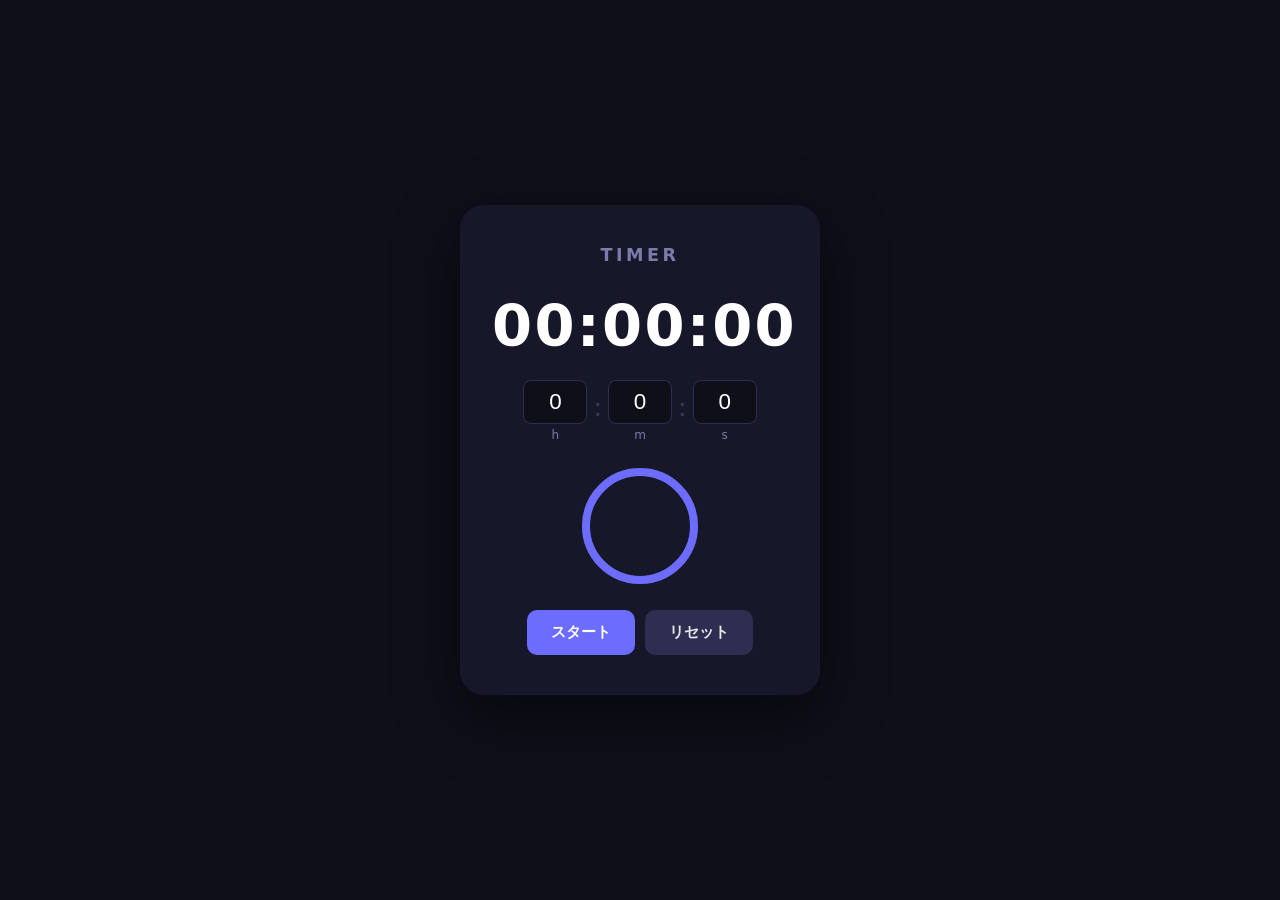
==== simple-timer-site/index.html @ 08abb6b6 "Add simple-timer-site (countdown timer web app)" ====
<!DOCTYPE html>
<html lang="ja">
<head>
  <meta charset="UTF-8">
  <meta name="viewport" content="width=device-width, initial-scale=1.0">
  <title>Simple Timer</title>
  <link rel="stylesheet" href="style.css">
</head>
<body>
  <div class="container">
    <h1>Timer</h1>

    <div class="display" id="display">00:00:00</div>

    <div class="input-row">
      <div class="time-input">
        <input type="number" id="hours" min="0" max="99" value="0" placeholder="0">
        <label>h</label>
      </div>
      <span class="sep">:</span>
      <div class="time-input">
        <input type="number" id="minutes" min="0" max="59" value="0" placeholder="0">
        <label>m</label>
      </div>
      <span class="sep">:</span>
      <div class="time-input">
        <input type="number" id="seconds" min="0" max="59" value="0" placeholder="0">
        <label>s</label>
      </div>
    </div>

    <div class="progress-ring-wrap">
      <svg class="progress-ring" viewBox="0 0 120 120">
        <circle class="ring-bg" cx="60" cy="60" r="54"/>
        <circle class="ring-fg" id="ring" cx="60" cy="60" r="54"/>
      </svg>
    </div>

    <div class="buttons">
      <button class="btn btn-start" id="startBtn">スタート</button>
      <button class="btn btn-pause hidden" id="pauseBtn">一時停止</button>
      <button class="btn btn-reset" id="resetBtn">リセット</button>
    </div>
  </div>

  <div id="done-overlay" class="overlay hidden">
    <div class="overlay-box">
      <div class="done-icon">✓</div>
      <p>タイマー終了！</p>
      <button class="btn btn-reset" id="closeBtn">閉じる</button>
    </div>
  </div>

  <script src="app.js"></script>
</body>
</html>
---- simple-timer-site/style.css ----
*, *::before, *::after {
  box-sizing: border-box;
  margin: 0;
  padding: 0;
}

body {
  font-family: 'Segoe UI', system-ui, sans-serif;
  background: #0f0f1a;
  color: #e8e8f0;
  min-height: 100vh;
  display: flex;
  align-items: center;
  justify-content: center;
}

.container {
  text-align: center;
  padding: 40px 32px;
  background: #17172a;
  border-radius: 24px;
  width: 360px;
  box-shadow: 0 20px 60px rgba(0,0,0,0.5);
  position: relative;
}

h1 {
  font-size: 1.1rem;
  letter-spacing: 0.2em;
  text-transform: uppercase;
  color: #7c7caa;
  margin-bottom: 28px;
}

.display {
  font-size: 3.6rem;
  font-weight: 700;
  font-variant-numeric: tabular-nums;
  letter-spacing: 0.04em;
  color: #fff;
  margin-bottom: 20px;
}

.input-row {
  display: flex;
  align-items: flex-end;
  justify-content: center;
  gap: 6px;
  margin-bottom: 24px;
}

.time-input {
  display: flex;
  flex-direction: column;
  align-items: center;
  gap: 4px;
}

.time-input input {
  width: 64px;
  padding: 8px 4px;
  background: #0f0f1a;
  border: 1.5px solid #2e2e50;
  border-radius: 8px;
  color: #fff;
  font-size: 1.4rem;
  text-align: center;
  outline: none;
  transition: border-color 0.2s;
  -moz-appearance: textfield;
}

.time-input input::-webkit-inner-spin-button,
.time-input input::-webkit-outer-spin-button {
  -webkit-appearance: none;
}

.time-input input:focus {
  border-color: #6c6cff;
}

.time-input input:disabled {
  opacity: 0.4;
  cursor: not-allowed;
}

.time-input label {
  font-size: 0.75rem;
  color: #7c7caa;
}

.sep {
  font-size: 1.6rem;
  color: #3a3a60;
  padding-bottom: 20px;
}

.progress-ring-wrap {
  width: 120px;
  height: 120px;
  margin: 0 auto 24px;
}

.progress-ring {
  transform: rotate(-90deg);
}

.ring-bg {
  fill: none;
  stroke: #2e2e50;
  stroke-width: 8;
}

.ring-fg {
  fill: none;
  stroke: #6c6cff;
  stroke-width: 8;
  stroke-linecap: round;
  stroke-dasharray: 339.3;
  stroke-dashoffset: 0;
  transition: stroke-dashoffset 1s linear, stroke 0.4s;
}

.buttons {
  display: flex;
  gap: 10px;
  justify-content: center;
}

.btn {
  padding: 12px 24px;
  border: none;
  border-radius: 10px;
  font-size: 0.95rem;
  font-weight: 600;
  cursor: pointer;
  transition: opacity 0.2s, transform 0.1s;
}

.btn:active { transform: scale(0.96); }

.btn-start  { background: #6c6cff; color: #fff; }
.btn-pause  { background: #f0a500; color: #fff; }
.btn-reset  { background: #2e2e50; color: #e8e8f0; }

.btn:hover { opacity: 0.85; }

.hidden { display: none !important; }

.overlay {
  position: fixed;
  inset: 0;
  background: rgba(0,0,0,0.75);
  display: flex;
  align-items: center;
  justify-content: center;
  z-index: 50;
}

.overlay-box {
  background: #17172a;
  border: 2px solid #6c6cff;
  border-radius: 20px;
  padding: 48px 40px;
  text-align: center;
  animation: pop 0.3s ease;
}

.done-icon {
  font-size: 3rem;
  color: #6c6cff;
  margin-bottom: 16px;
}

.overlay-box p {
  font-size: 1.3rem;
  font-weight: 600;
  margin-bottom: 24px;
}

@keyframes pop {
  from { transform: scale(0.8); opacity: 0; }
  to   { transform: scale(1);   opacity: 1; }
}
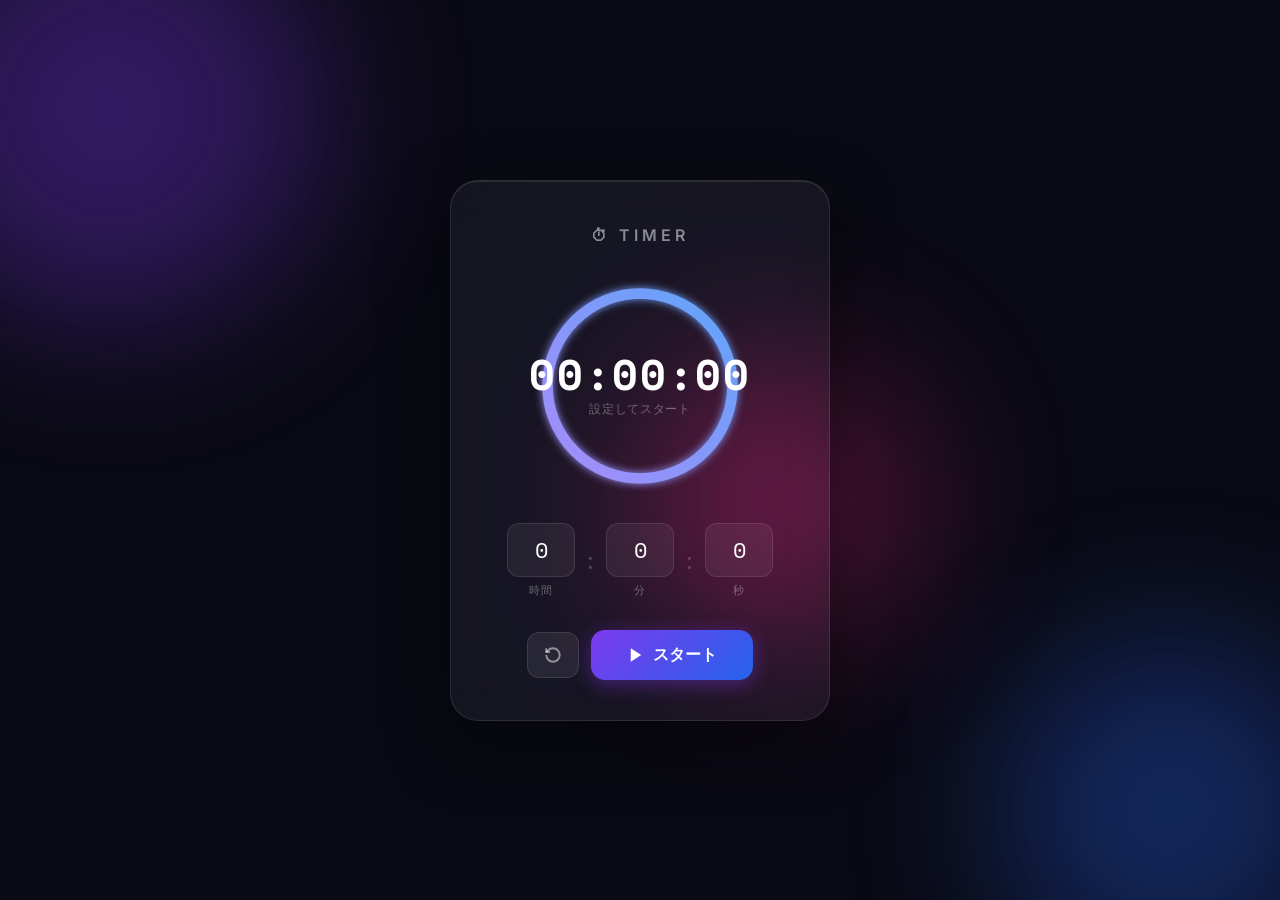
==== commit bc066eac: "Upgrade timer site: glassmorphism, animated orbs, confetti, sound effects" ====
--- a/simple-timer-site/index.html
+++ b/simple-timer-site/index.html
@@ -4,50 +4,82 @@
   <meta charset="UTF-8">
   <meta name="viewport" content="width=device-width, initial-scale=1.0">
   <title>Simple Timer</title>
+  <link rel="preconnect" href="https://fonts.googleapis.com">
+  <link rel="preconnect" href="https://fonts.gstatic.com" crossorigin>
+  <link href="https://fonts.googleapis.com/css2?family=Inter:wght@300;400;600;700&family=Space+Mono:wght@400;700&display=swap" rel="stylesheet">
   <link rel="stylesheet" href="style.css">
 </head>
 <body>
-  <div class="container">
-    <h1>Timer</h1>
+  <div class="bg-orbs">
+    <div class="orb orb1"></div>
+    <div class="orb orb2"></div>
+    <div class="orb orb3"></div>
+  </div>
 
-    <div class="display" id="display">00:00:00</div>
+  <div class="container glass">
+    <h1><span class="icon">⏱</span> Timer</h1>
+
+    <div class="ring-wrap">
+      <svg class="ring-svg" viewBox="0 0 200 200">
+        <defs>
+          <linearGradient id="ringGrad" x1="0%" y1="0%" x2="100%" y2="100%">
+            <stop offset="0%" stop-color="#a78bfa"/>
+            <stop offset="100%" stop-color="#60a5fa"/>
+          </linearGradient>
+          <filter id="glow">
+            <feGaussianBlur stdDeviation="4" result="blur"/>
+            <feMerge><feMergeNode in="blur"/><feMergeNode in="SourceGraphic"/></feMerge>
+          </filter>
+        </defs>
+        <circle class="ring-bg" cx="100" cy="100" r="88"/>
+        <circle class="ring-fg" id="ring" cx="100" cy="100" r="88" filter="url(#glow)"/>
+      </svg>
+      <div class="ring-inner">
+        <div class="display" id="display">00:00:00</div>
+        <div class="display-label" id="display-label">設定してスタート</div>
+      </div>
+    </div>
 
     <div class="input-row">
       <div class="time-input">
-        <input type="number" id="hours" min="0" max="99" value="0" placeholder="0">
-        <label>h</label>
+        <input type="number" id="hours" min="0" max="99" value="0">
+        <label>時間</label>
       </div>
-      <span class="sep">:</span>
+      <div class="colon">:</div>
       <div class="time-input">
-        <input type="number" id="minutes" min="0" max="59" value="0" placeholder="0">
-        <label>m</label>
+        <input type="number" id="minutes" min="0" max="59" value="0">
+        <label>分</label>
       </div>
-      <span class="sep">:</span>
+      <div class="colon">:</div>
       <div class="time-input">
-        <input type="number" id="seconds" min="0" max="59" value="0" placeholder="0">
-        <label>s</label>
+        <input type="number" id="seconds" min="0" max="59" value="0">
+        <label>秒</label>
       </div>
     </div>
 
-    <div class="progress-ring-wrap">
-      <svg class="progress-ring" viewBox="0 0 120 120">
-        <circle class="ring-bg" cx="60" cy="60" r="54"/>
-        <circle class="ring-fg" id="ring" cx="60" cy="60" r="54"/>
-      </svg>
-    </div>
-
     <div class="buttons">
-      <button class="btn btn-start" id="startBtn">スタート</button>
-      <button class="btn btn-pause hidden" id="pauseBtn">一時停止</button>
-      <button class="btn btn-reset" id="resetBtn">リセット</button>
+      <button class="btn btn-reset" id="resetBtn" title="リセット">
+        <svg viewBox="0 0 24 24" fill="none" stroke="currentColor" stroke-width="2.5"><path d="M3 12a9 9 0 1 0 9-9 9.75 9.75 0 0 0-6.74 2.74L3 8"/><path d="M3 3v5h5"/></svg>
+      </button>
+      <button class="btn btn-primary" id="startBtn">
+        <svg class="icon-play" viewBox="0 0 24 24" fill="currentColor"><polygon points="5,3 19,12 5,21"/></svg>
+        <span>スタート</span>
+      </button>
+      <button class="btn btn-pause hidden" id="pauseBtn">
+        <svg viewBox="0 0 24 24" fill="currentColor"><rect x="6" y="4" width="4" height="16"/><rect x="14" y="4" width="4" height="16"/></svg>
+        <span>一時停止</span>
+      </button>
     </div>
   </div>
 
   <div id="done-overlay" class="overlay hidden">
-    <div class="overlay-box">
+    <canvas id="confetti-canvas"></canvas>
+    <div class="overlay-box glass">
+      <div class="done-pulse"></div>
       <div class="done-icon">✓</div>
-      <p>タイマー終了！</p>
-      <button class="btn btn-reset" id="closeBtn">閉じる</button>
+      <p class="done-title">完了！</p>
+      <p class="done-sub">タイマーが終了しました</p>
+      <button class="btn btn-primary" id="closeBtn"><span>閉じる</span></button>
     </div>
   </div>
 
--- a/simple-timer-site/style.css
+++ b/simple-timer-site/style.css
@@ -1,184 +1,255 @@
-*, *::before, *::after {
-  box-sizing: border-box;
-  margin: 0;
-  padding: 0;
-}
+*, *::before, *::after { box-sizing: border-box; margin: 0; padding: 0; }
 
 body {
-  font-family: 'Segoe UI', system-ui, sans-serif;
-  background: #0f0f1a;
-  color: #e8e8f0;
+  font-family: 'Inter', system-ui, sans-serif;
+  background: #0a0a14;
+  color: #e2e2f0;
   min-height: 100vh;
   display: flex;
   align-items: center;
   justify-content: center;
+  overflow: hidden;
+}
+
+.bg-orbs { position: fixed; inset: 0; pointer-events: none; z-index: 0; }
+
+.orb {
+  position: absolute;
+  border-radius: 50%;
+  filter: blur(80px);
+  opacity: 0.35;
+  animation: drift 12s ease-in-out infinite alternate;
+}
+
+.orb1 { width: 420px; height: 420px; background: #7c3aed; top: -100px; left: -100px; animation-delay: 0s; }
+.orb2 { width: 340px; height: 340px; background: #2563eb; bottom: -80px; right: -60px; animation-delay: -4s; }
+.orb3 { width: 280px; height: 280px; background: #db2777; top: 40%; left: 50%; animation-delay: -8s; }
+
+@keyframes drift {
+  from { transform: translate(0, 0) scale(1); }
+  to   { transform: translate(30px, 20px) scale(1.08); }
+}
+
+.glass {
+  background: rgba(255,255,255,0.05);
+  backdrop-filter: blur(24px) saturate(1.4);
+  -webkit-backdrop-filter: blur(24px) saturate(1.4);
+  border: 1px solid rgba(255,255,255,0.1);
+  border-radius: 28px;
+  box-shadow: 0 24px 64px rgba(0,0,0,0.5), inset 0 1px 0 rgba(255,255,255,0.1);
 }
 
 .container {
+  position: relative;
+  z-index: 1;
+  padding: 44px 40px 40px;
+  width: 380px;
   text-align: center;
-  padding: 40px 32px;
-  background: #17172a;
-  border-radius: 24px;
-  width: 360px;
-  box-shadow: 0 20px 60px rgba(0,0,0,0.5);
+}
+
+h1 {
+  font-size: 1rem;
+  font-weight: 600;
+  letter-spacing: 0.25em;
+  text-transform: uppercase;
+  color: rgba(255,255,255,0.5);
+  margin-bottom: 36px;
+}
+
+.ring-wrap {
   position: relative;
-}
-
-h1 {
-  font-size: 1.1rem;
-  letter-spacing: 0.2em;
-  text-transform: uppercase;
-  color: #7c7caa;
-  margin-bottom: 28px;
+  width: 210px;
+  height: 210px;
+  margin: 0 auto 32px;
+}
+
+.ring-svg { width: 100%; height: 100%; transform: rotate(-90deg); }
+.ring-bg { fill: none; stroke: rgba(255,255,255,0.07); stroke-width: 10; }
+.ring-fg {
+  fill: none;
+  stroke: url(#ringGrad);
+  stroke-width: 10;
+  stroke-linecap: round;
+  stroke-dasharray: 553;
+  stroke-dashoffset: 0;
+  transition: stroke-dashoffset 1s linear;
+}
+
+.ring-inner {
+  position: absolute;
+  inset: 0;
+  display: flex;
+  flex-direction: column;
+  align-items: center;
+  justify-content: center;
+  gap: 6px;
 }
 
 .display {
-  font-size: 3.6rem;
+  font-family: 'Space Mono', monospace;
+  font-size: 2.6rem;
   font-weight: 700;
-  font-variant-numeric: tabular-nums;
+  color: #fff;
   letter-spacing: 0.04em;
+  line-height: 1;
+}
+
+.display-label {
+  font-size: 0.72rem;
+  color: rgba(255,255,255,0.35);
+  letter-spacing: 0.06em;
+}
+
+.input-row {
+  display: flex;
+  align-items: flex-end;
+  justify-content: center;
+  gap: 8px;
+  margin-bottom: 32px;
+}
+
+.time-input { display: flex; flex-direction: column; align-items: center; gap: 6px; }
+
+.time-input input {
+  width: 68px;
+  padding: 10px 6px;
+  background: rgba(255,255,255,0.06);
+  border: 1.5px solid rgba(255,255,255,0.1);
+  border-radius: 12px;
   color: #fff;
-  margin-bottom: 20px;
-}
-
-.input-row {
-  display: flex;
-  align-items: flex-end;
-  justify-content: center;
-  gap: 6px;
-  margin-bottom: 24px;
-}
-
-.time-input {
-  display: flex;
-  flex-direction: column;
-  align-items: center;
-  gap: 4px;
-}
-
-.time-input input {
-  width: 64px;
-  padding: 8px 4px;
-  background: #0f0f1a;
-  border: 1.5px solid #2e2e50;
-  border-radius: 8px;
-  color: #fff;
-  font-size: 1.4rem;
+  font-family: 'Space Mono', monospace;
+  font-size: 1.35rem;
   text-align: center;
   outline: none;
-  transition: border-color 0.2s;
+  transition: border-color 0.2s, background 0.2s, box-shadow 0.2s;
   -moz-appearance: textfield;
 }
 
 .time-input input::-webkit-inner-spin-button,
-.time-input input::-webkit-outer-spin-button {
-  -webkit-appearance: none;
-}
+.time-input input::-webkit-outer-spin-button { -webkit-appearance: none; }
 
 .time-input input:focus {
-  border-color: #6c6cff;
-}
-
-.time-input input:disabled {
-  opacity: 0.4;
-  cursor: not-allowed;
-}
-
-.time-input label {
-  font-size: 0.75rem;
-  color: #7c7caa;
-}
-
-.sep {
-  font-size: 1.6rem;
-  color: #3a3a60;
+  border-color: #a78bfa;
+  background: rgba(167,139,250,0.1);
+  box-shadow: 0 0 0 3px rgba(167,139,250,0.2);
+}
+
+.time-input input:disabled { opacity: 0.3; cursor: not-allowed; }
+.time-input label { font-size: 0.7rem; color: rgba(255,255,255,0.35); letter-spacing: 0.05em; }
+
+.colon {
+  font-family: 'Space Mono', monospace;
+  font-size: 1.5rem;
+  color: rgba(255,255,255,0.2);
   padding-bottom: 20px;
 }
 
-.progress-ring-wrap {
-  width: 120px;
-  height: 120px;
-  margin: 0 auto 24px;
-}
-
-.progress-ring {
-  transform: rotate(-90deg);
-}
-
-.ring-bg {
-  fill: none;
-  stroke: #2e2e50;
-  stroke-width: 8;
-}
-
-.ring-fg {
-  fill: none;
-  stroke: #6c6cff;
-  stroke-width: 8;
-  stroke-linecap: round;
-  stroke-dasharray: 339.3;
-  stroke-dashoffset: 0;
-  transition: stroke-dashoffset 1s linear, stroke 0.4s;
-}
-
-.buttons {
-  display: flex;
-  gap: 10px;
-  justify-content: center;
-}
+.buttons { display: flex; align-items: center; justify-content: center; gap: 12px; }
 
 .btn {
-  padding: 12px 24px;
+  display: inline-flex;
+  align-items: center;
+  gap: 8px;
+  padding: 13px 28px;
   border: none;
-  border-radius: 10px;
+  border-radius: 14px;
+  font-family: 'Inter', sans-serif;
   font-size: 0.95rem;
   font-weight: 600;
   cursor: pointer;
-  transition: opacity 0.2s, transform 0.1s;
-}
-
-.btn:active { transform: scale(0.96); }
-
-.btn-start  { background: #6c6cff; color: #fff; }
-.btn-pause  { background: #f0a500; color: #fff; }
-.btn-reset  { background: #2e2e50; color: #e8e8f0; }
-
-.btn:hover { opacity: 0.85; }
+  transition: transform 0.15s, opacity 0.2s, box-shadow 0.2s;
+}
+
+.btn:active { transform: scale(0.95); }
+.btn:hover  { opacity: 0.88; }
+.btn svg { width: 18px; height: 18px; flex-shrink: 0; }
+
+.btn-primary {
+  background: linear-gradient(135deg, #7c3aed, #2563eb);
+  color: #fff;
+  box-shadow: 0 4px 20px rgba(124,58,237,0.45);
+  padding: 14px 36px;
+  font-size: 1rem;
+}
+
+.btn-primary:hover { box-shadow: 0 6px 28px rgba(124,58,237,0.6); opacity: 1; }
+
+.btn-reset {
+  background: rgba(255,255,255,0.08);
+  color: rgba(255,255,255,0.5);
+  border: 1px solid rgba(255,255,255,0.1);
+  padding: 13px 16px;
+  border-radius: 12px;
+}
 
 .hidden { display: none !important; }
 
 .overlay {
   position: fixed;
   inset: 0;
-  background: rgba(0,0,0,0.75);
-  display: flex;
-  align-items: center;
-  justify-content: center;
-  z-index: 50;
+  display: flex;
+  align-items: center;
+  justify-content: center;
+  z-index: 100;
+  background: rgba(0,0,0,0.6);
+  backdrop-filter: blur(6px);
+}
+
+#confetti-canvas {
+  position: absolute;
+  inset: 0;
+  pointer-events: none;
+  width: 100%;
+  height: 100%;
 }
 
 .overlay-box {
-  background: #17172a;
-  border: 2px solid #6c6cff;
-  border-radius: 20px;
-  padding: 48px 40px;
+  position: relative;
+  padding: 52px 44px;
   text-align: center;
-  animation: pop 0.3s ease;
+  animation: pop 0.4s cubic-bezier(0.34,1.56,0.64,1);
+  z-index: 1;
+}
+
+.done-pulse {
+  position: absolute;
+  inset: -2px;
+  border-radius: 30px;
+  background: linear-gradient(135deg, #7c3aed, #2563eb, #db2777);
+  z-index: -1;
+  filter: blur(16px);
+  opacity: 0.6;
+  animation: gradShift 3s ease infinite;
+}
+
+@keyframes gradShift {
+  0%,100% { filter: blur(16px) hue-rotate(0deg); }
+  50%      { filter: blur(20px) hue-rotate(40deg); }
 }
 
 .done-icon {
-  font-size: 3rem;
-  color: #6c6cff;
-  margin-bottom: 16px;
-}
-
-.overlay-box p {
-  font-size: 1.3rem;
-  font-weight: 600;
-  margin-bottom: 24px;
-}
+  width: 72px;
+  height: 72px;
+  margin: 0 auto 20px;
+  border-radius: 50%;
+  background: linear-gradient(135deg, #7c3aed, #2563eb);
+  display: flex;
+  align-items: center;
+  justify-content: center;
+  font-size: 2rem;
+  box-shadow: 0 8px 24px rgba(124,58,237,0.5);
+  animation: iconPop 0.5s 0.15s cubic-bezier(0.34,1.56,0.64,1) both;
+}
+
+@keyframes iconPop {
+  from { transform: scale(0); opacity: 0; }
+  to   { transform: scale(1); opacity: 1; }
+}
+
+.done-title { font-size: 1.8rem; font-weight: 700; color: #fff; margin-bottom: 8px; }
+.done-sub { font-size: 0.9rem; color: rgba(255,255,255,0.45); margin-bottom: 28px; }
 
 @keyframes pop {
-  from { transform: scale(0.8); opacity: 0; }
+  from { transform: scale(0.7); opacity: 0; }
   to   { transform: scale(1);   opacity: 1; }
 }
